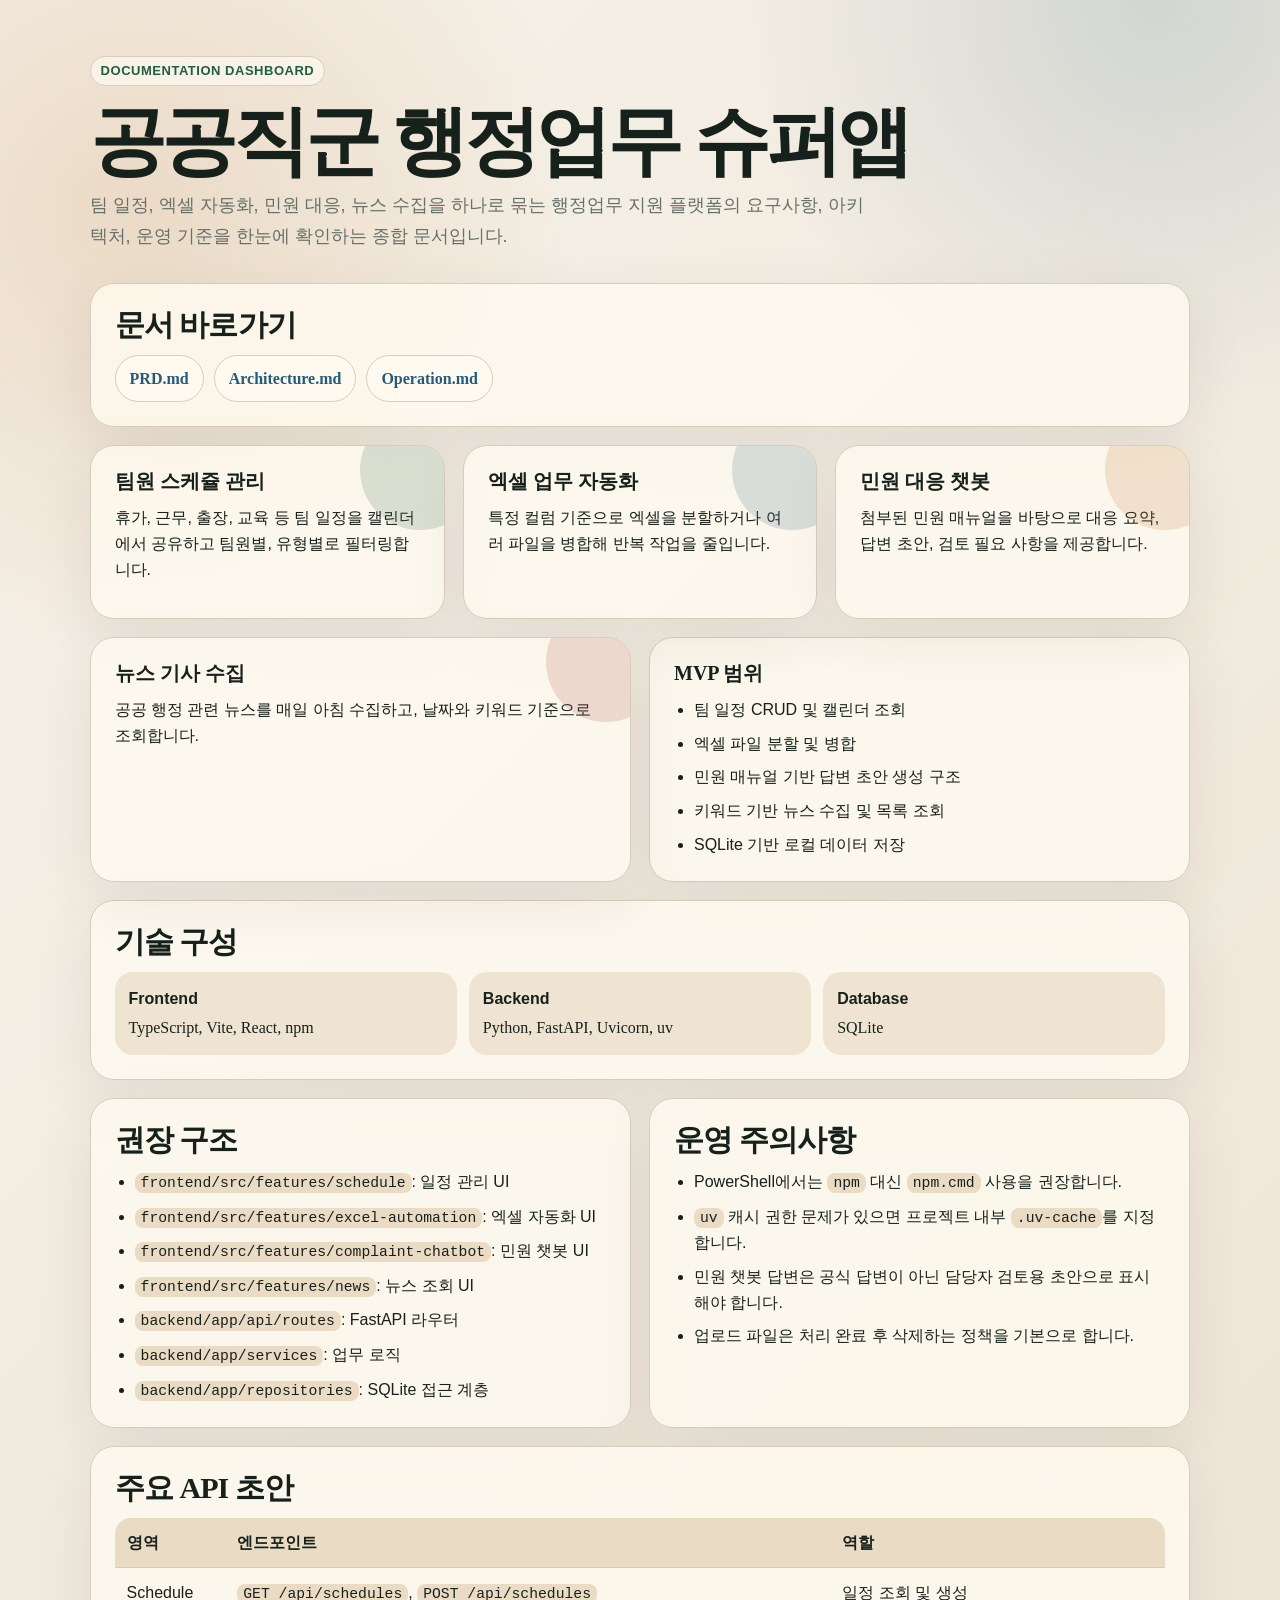
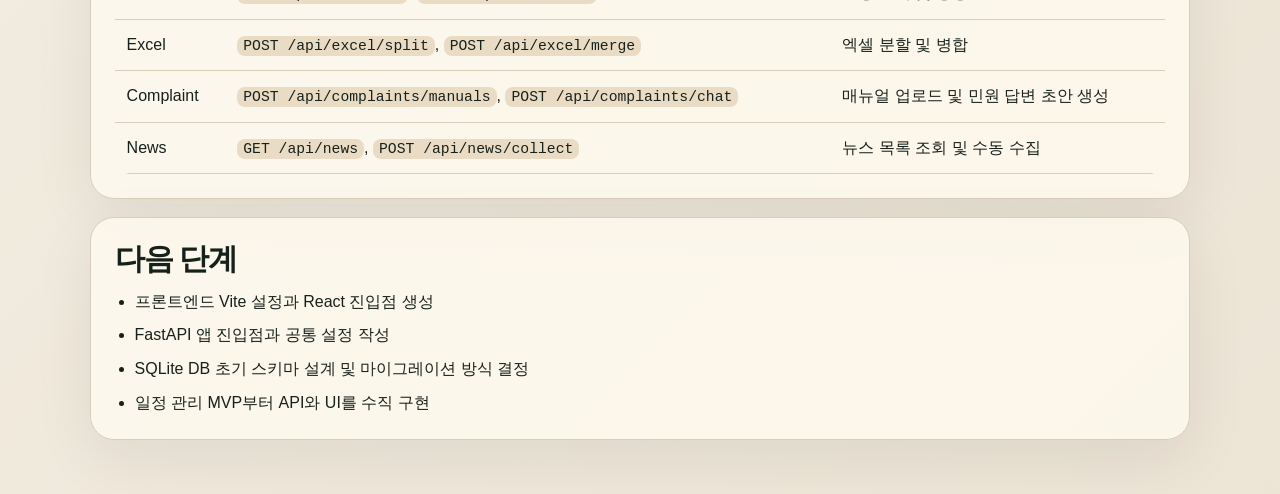
==== docs/index.html @ 8391cee2 "Initial scaffold for public admin super app" ====
<!doctype html>
<html lang="ko">
  <head>
    <meta charset="utf-8" />
    <meta name="viewport" content="width=device-width, initial-scale=1" />
    <title>공공직군 행정업무 슈퍼앱 문서 종합</title>
    <style>
      :root {
        --bg: #f6f1e8;
        --panel: #fffaf0;
        --ink: #17211b;
        --muted: #667068;
        --line: #d8cdbb;
        --green: #1f5f43;
        --blue: #245b7d;
        --amber: #b46a1f;
        --red: #9b3a32;
      }

      * {
        box-sizing: border-box;
      }

      body {
        margin: 0;
        color: var(--ink);
        background:
          radial-gradient(circle at 10% 10%, rgba(180, 106, 31, 0.16), transparent 28rem),
          radial-gradient(circle at 90% 0%, rgba(36, 91, 125, 0.16), transparent 26rem),
          linear-gradient(135deg, #f6f1e8 0%, #ece4d5 100%);
        font-family: "Georgia", "Times New Roman", serif;
        line-height: 1.6;
      }

      header {
        padding: 56px 7vw 32px;
      }

      main {
        padding: 0 7vw 64px;
      }

      .eyebrow {
        display: inline-flex;
        gap: 8px;
        align-items: center;
        padding: 6px 10px;
        border: 1px solid var(--line);
        border-radius: 999px;
        color: var(--green);
        background: rgba(255, 250, 240, 0.7);
        font: 700 13px/1.2 "Segoe UI", sans-serif;
        letter-spacing: 0.04em;
      }

      h1 {
        max-width: 980px;
        margin: 18px 0 12px;
        font-size: clamp(36px, 7vw, 76px);
        line-height: 0.98;
        letter-spacing: -0.055em;
      }

      .lead {
        max-width: 780px;
        margin: 0;
        color: var(--muted);
        font: 18px/1.7 "Segoe UI", sans-serif;
      }

      .grid {
        display: grid;
        grid-template-columns: repeat(12, 1fr);
        gap: 18px;
      }

      .card {
        border: 1px solid var(--line);
        border-radius: 24px;
        background: rgba(255, 250, 240, 0.82);
        box-shadow: 0 18px 60px rgba(40, 31, 20, 0.08);
        padding: 24px;
      }

      .span-4 {
        grid-column: span 4;
      }

      .span-6 {
        grid-column: span 6;
      }

      .span-12 {
        grid-column: span 12;
      }

      h2,
      h3 {
        margin: 0 0 12px;
        line-height: 1.15;
      }

      h2 {
        font-size: 30px;
        letter-spacing: -0.03em;
      }

      h3 {
        font-size: 20px;
      }

      p,
      li,
      td,
      th {
        font-family: "Segoe UI", sans-serif;
      }

      p {
        margin: 0 0 12px;
      }

      ul {
        margin: 0;
        padding-left: 20px;
      }

      li + li {
        margin-top: 8px;
      }

      .pill-list {
        display: flex;
        flex-wrap: wrap;
        gap: 8px;
        padding: 0;
        list-style: none;
      }

      .pill-list li {
        margin: 0;
        padding: 8px 10px;
        border-radius: 999px;
        background: #ecdfc8;
        color: #3b352c;
        font-size: 14px;
      }

      .feature {
        position: relative;
        overflow: hidden;
      }

      .feature::after {
        content: "";
        position: absolute;
        right: -36px;
        top: -36px;
        width: 120px;
        height: 120px;
        border-radius: 50%;
        opacity: 0.16;
      }

      .feature.green::after {
        background: var(--green);
      }

      .feature.blue::after {
        background: var(--blue);
      }

      .feature.amber::after {
        background: var(--amber);
      }

      .feature.red::after {
        background: var(--red);
      }

      .meta {
        display: grid;
        grid-template-columns: repeat(3, 1fr);
        gap: 12px;
      }

      .meta div {
        padding: 14px;
        border-radius: 18px;
        background: #efe4d1;
      }

      .meta strong {
        display: block;
        margin-bottom: 4px;
        font-family: "Segoe UI", sans-serif;
      }

      code {
        padding: 2px 6px;
        border-radius: 8px;
        background: #eadcc4;
        font-family: "Cascadia Mono", Consolas, monospace;
        font-size: 0.92em;
      }

      table {
        width: 100%;
        border-collapse: collapse;
        overflow: hidden;
        border-radius: 16px;
      }

      th,
      td {
        padding: 12px;
        border-bottom: 1px solid var(--line);
        text-align: left;
        vertical-align: top;
      }

      th {
        background: #eadcc4;
      }

      a {
        color: var(--blue);
        font-weight: 700;
        text-decoration: none;
      }

      a:hover {
        text-decoration: underline;
      }

      .doc-links {
        display: flex;
        flex-wrap: wrap;
        gap: 10px;
      }

      .doc-links a {
        display: inline-flex;
        padding: 10px 14px;
        border: 1px solid var(--line);
        border-radius: 999px;
        background: #fffaf0;
      }

      @media (max-width: 900px) {
        .span-4,
        .span-6 {
          grid-column: span 12;
        }

        .meta {
          grid-template-columns: 1fr;
        }
      }
    </style>
  </head>
  <body>
    <header>
      <span class="eyebrow">DOCUMENTATION DASHBOARD</span>
      <h1>공공직군 행정업무 슈퍼앱</h1>
      <p class="lead">
        팀 일정, 엑셀 자동화, 민원 대응, 뉴스 수집을 하나로 묶는 행정업무 지원 플랫폼의 요구사항,
        아키텍처, 운영 기준을 한눈에 확인하는 종합 문서입니다.
      </p>
    </header>

    <main class="grid">
      <section class="card span-12">
        <h2>문서 바로가기</h2>
        <div class="doc-links">
          <a href="./PRD.md">PRD.md</a>
          <a href="./Architecture.md">Architecture.md</a>
          <a href="./Operation.md">Operation.md</a>
        </div>
      </section>

      <section class="card span-4 feature green">
        <h3>팀원 스케쥴 관리</h3>
        <p>휴가, 근무, 출장, 교육 등 팀 일정을 캘린더에서 공유하고 팀원별, 유형별로 필터링합니다.</p>
      </section>

      <section class="card span-4 feature blue">
        <h3>엑셀 업무 자동화</h3>
        <p>특정 컬럼 기준으로 엑셀을 분할하거나 여러 파일을 병합해 반복 작업을 줄입니다.</p>
      </section>

      <section class="card span-4 feature amber">
        <h3>민원 대응 챗봇</h3>
        <p>첨부된 민원 매뉴얼을 바탕으로 대응 요약, 답변 초안, 검토 필요 사항을 제공합니다.</p>
      </section>

      <section class="card span-6 feature red">
        <h3>뉴스 기사 수집</h3>
        <p>공공 행정 관련 뉴스를 매일 아침 수집하고, 날짜와 키워드 기준으로 조회합니다.</p>
      </section>

      <section class="card span-6">
        <h3>MVP 범위</h3>
        <ul>
          <li>팀 일정 CRUD 및 캘린더 조회</li>
          <li>엑셀 파일 분할 및 병합</li>
          <li>민원 매뉴얼 기반 답변 초안 생성 구조</li>
          <li>키워드 기반 뉴스 수집 및 목록 조회</li>
          <li>SQLite 기반 로컬 데이터 저장</li>
        </ul>
      </section>

      <section class="card span-12">
        <h2>기술 구성</h2>
        <div class="meta">
          <div>
            <strong>Frontend</strong>
            <span>TypeScript, Vite, React, npm</span>
          </div>
          <div>
            <strong>Backend</strong>
            <span>Python, FastAPI, Uvicorn, uv</span>
          </div>
          <div>
            <strong>Database</strong>
            <span>SQLite</span>
          </div>
        </div>
      </section>

      <section class="card span-6">
        <h2>권장 구조</h2>
        <ul>
          <li><code>frontend/src/features/schedule</code>: 일정 관리 UI</li>
          <li><code>frontend/src/features/excel-automation</code>: 엑셀 자동화 UI</li>
          <li><code>frontend/src/features/complaint-chatbot</code>: 민원 챗봇 UI</li>
          <li><code>frontend/src/features/news</code>: 뉴스 조회 UI</li>
          <li><code>backend/app/api/routes</code>: FastAPI 라우터</li>
          <li><code>backend/app/services</code>: 업무 로직</li>
          <li><code>backend/app/repositories</code>: SQLite 접근 계층</li>
        </ul>
      </section>

      <section class="card span-6">
        <h2>운영 주의사항</h2>
        <ul>
          <li>PowerShell에서는 <code>npm</code> 대신 <code>npm.cmd</code> 사용을 권장합니다.</li>
          <li><code>uv</code> 캐시 권한 문제가 있으면 프로젝트 내부 <code>.uv-cache</code>를 지정합니다.</li>
          <li>민원 챗봇 답변은 공식 답변이 아닌 담당자 검토용 초안으로 표시해야 합니다.</li>
          <li>업로드 파일은 처리 완료 후 삭제하는 정책을 기본으로 합니다.</li>
        </ul>
      </section>

      <section class="card span-12">
        <h2>주요 API 초안</h2>
        <table>
          <thead>
            <tr>
              <th>영역</th>
              <th>엔드포인트</th>
              <th>역할</th>
            </tr>
          </thead>
          <tbody>
            <tr>
              <td>Schedule</td>
              <td><code>GET /api/schedules</code>, <code>POST /api/schedules</code></td>
              <td>일정 조회 및 생성</td>
            </tr>
            <tr>
              <td>Excel</td>
              <td><code>POST /api/excel/split</code>, <code>POST /api/excel/merge</code></td>
              <td>엑셀 분할 및 병합</td>
            </tr>
            <tr>
              <td>Complaint</td>
              <td><code>POST /api/complaints/manuals</code>, <code>POST /api/complaints/chat</code></td>
              <td>매뉴얼 업로드 및 민원 답변 초안 생성</td>
            </tr>
            <tr>
              <td>News</td>
              <td><code>GET /api/news</code>, <code>POST /api/news/collect</code></td>
              <td>뉴스 목록 조회 및 수동 수집</td>
            </tr>
          </tbody>
        </table>
      </section>

      <section class="card span-12">
        <h2>다음 단계</h2>
        <ul>
          <li>프론트엔드 Vite 설정과 React 진입점 생성</li>
          <li>FastAPI 앱 진입점과 공통 설정 작성</li>
          <li>SQLite DB 초기 스키마 설계 및 마이그레이션 방식 결정</li>
          <li>일정 관리 MVP부터 API와 UI를 수직 구현</li>
        </ul>
      </section>
    </main>
  </body>
</html>
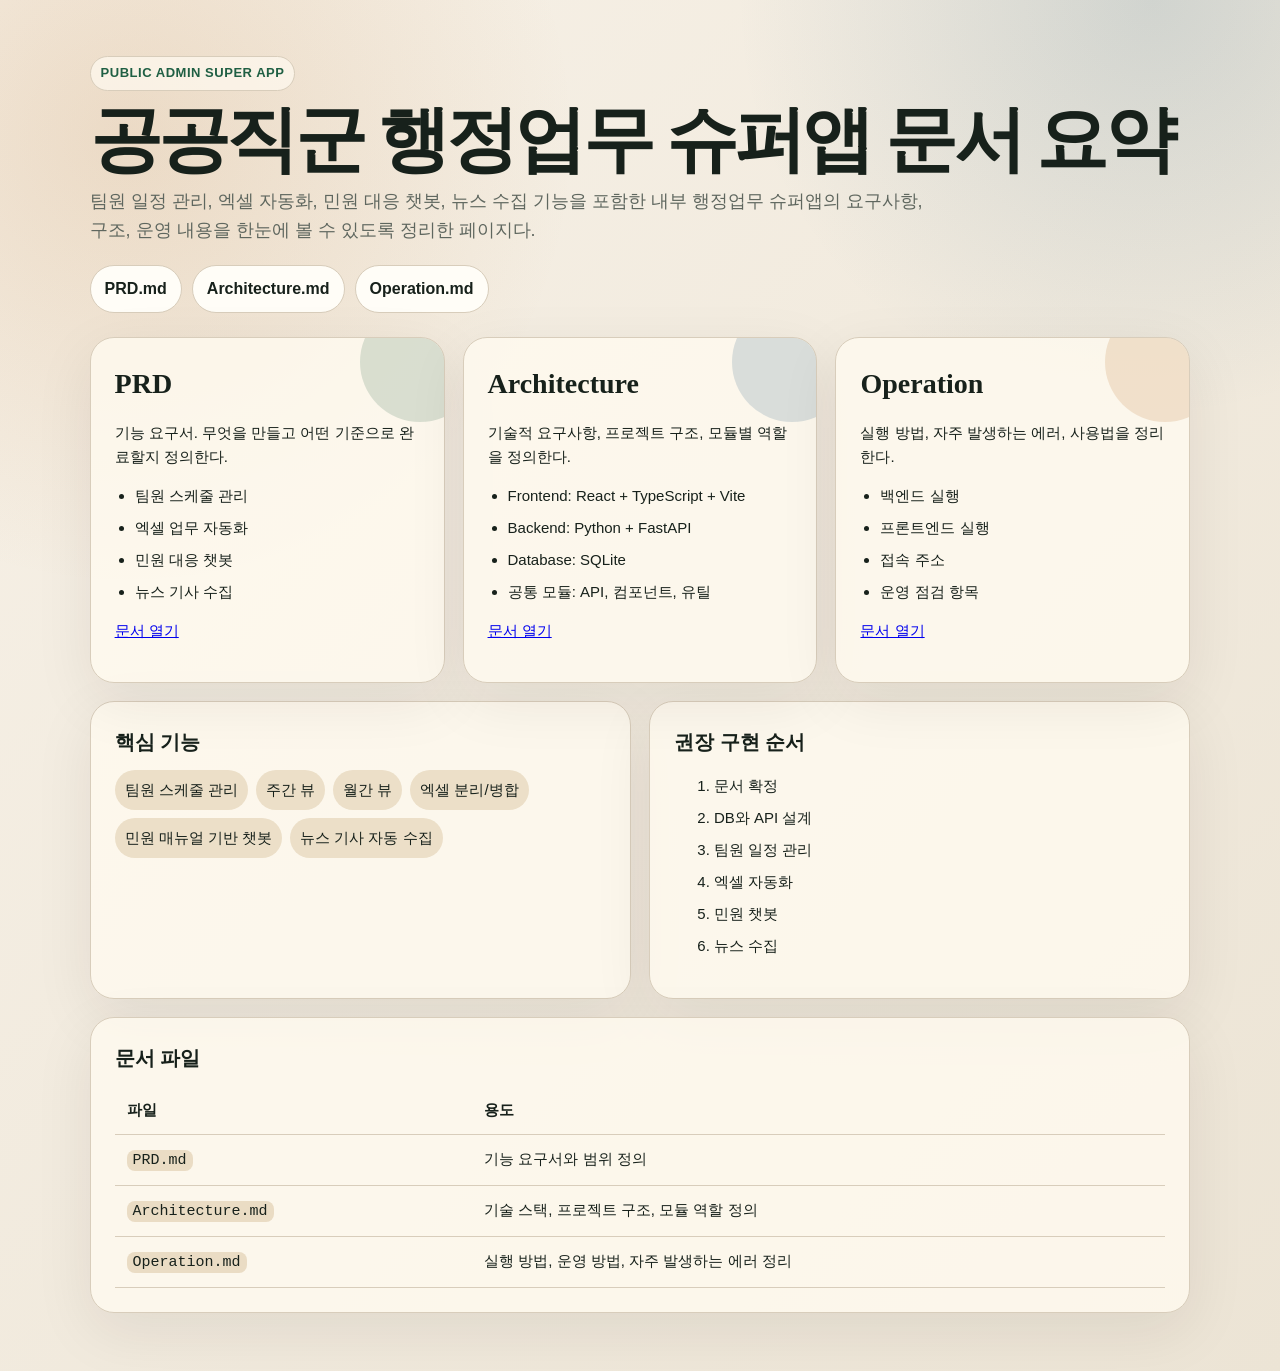
==== commit cd06a78a: "Implement member and schedule features" ====
--- a/docs/index.html
+++ b/docs/index.html
@@ -3,18 +3,17 @@
   <head>
     <meta charset="utf-8" />
     <meta name="viewport" content="width=device-width, initial-scale=1" />
-    <title>공공직군 행정업무 슈퍼앱 문서 종합</title>
+    <title>공공직군 행정업무 슈퍼앱 문서 요약</title>
     <style>
       :root {
-        --bg: #f6f1e8;
+        --bg: #f7f1e7;
         --panel: #fffaf0;
         --ink: #17211b;
-        --muted: #667068;
+        --muted: #5f675f;
         --line: #d8cdbb;
         --green: #1f5f43;
         --blue: #245b7d;
         --amber: #b46a1f;
-        --red: #9b3a32;
       }
 
       * {
@@ -27,17 +26,25 @@
         background:
           radial-gradient(circle at 10% 10%, rgba(180, 106, 31, 0.16), transparent 28rem),
           radial-gradient(circle at 90% 0%, rgba(36, 91, 125, 0.16), transparent 26rem),
-          linear-gradient(135deg, #f6f1e8 0%, #ece4d5 100%);
-        font-family: "Georgia", "Times New Roman", serif;
+          linear-gradient(135deg, #f7f1e7 0%, #ece4d5 100%);
+        font-family: "Segoe UI", "Malgun Gothic", sans-serif;
         line-height: 1.6;
       }
 
       header {
-        padding: 56px 7vw 32px;
+        padding: 56px 7vw 24px;
       }
 
       main {
         padding: 0 7vw 64px;
+      }
+
+      h1 {
+        margin: 14px 0 12px;
+        font-size: clamp(36px, 6vw, 72px);
+        line-height: 0.98;
+        letter-spacing: -0.05em;
+        font-family: Georgia, "Times New Roman", serif;
       }
 
       .eyebrow {
@@ -48,24 +55,17 @@
         border: 1px solid var(--line);
         border-radius: 999px;
         color: var(--green);
-        background: rgba(255, 250, 240, 0.7);
-        font: 700 13px/1.2 "Segoe UI", sans-serif;
+        background: rgba(255, 250, 240, 0.72);
+        font-size: 13px;
+        font-weight: 700;
         letter-spacing: 0.04em;
       }
 
-      h1 {
-        max-width: 980px;
-        margin: 18px 0 12px;
-        font-size: clamp(36px, 7vw, 76px);
-        line-height: 0.98;
-        letter-spacing: -0.055em;
-      }
-
       .lead {
-        max-width: 780px;
+        max-width: 840px;
         margin: 0;
         color: var(--muted);
-        font: 18px/1.7 "Segoe UI", sans-serif;
+        font-size: 18px;
       }
 
       .grid {
@@ -75,11 +75,31 @@
       }
 
       .card {
+        padding: 24px;
         border: 1px solid var(--line);
         border-radius: 24px;
         background: rgba(255, 250, 240, 0.82);
         box-shadow: 0 18px 60px rgba(40, 31, 20, 0.08);
-        padding: 24px;
+      }
+
+      .link-row {
+        display: flex;
+        flex-wrap: wrap;
+        gap: 10px;
+        margin: 20px 0 0;
+      }
+
+      .link-row a {
+        display: inline-flex;
+        align-items: center;
+        gap: 6px;
+        padding: 10px 14px;
+        border-radius: 999px;
+        border: 1px solid var(--line);
+        color: var(--ink);
+        background: #fffdf7;
+        text-decoration: none;
+        font-weight: 700;
       }
 
       .span-4 {
@@ -97,12 +117,11 @@
       h2,
       h3 {
         margin: 0 0 12px;
-        line-height: 1.15;
       }
 
       h2 {
-        font-size: 30px;
-        letter-spacing: -0.03em;
+        font-size: 28px;
+        font-family: Georgia, "Times New Roman", serif;
       }
 
       h3 {
@@ -113,11 +132,7 @@
       li,
       td,
       th {
-        font-family: "Segoe UI", sans-serif;
-      }
-
-      p {
-        margin: 0 0 12px;
+        font-size: 15px;
       }
 
       ul {
@@ -142,73 +157,11 @@
         padding: 8px 10px;
         border-radius: 999px;
         background: #ecdfc8;
-        color: #3b352c;
-        font-size: 14px;
-      }
-
-      .feature {
-        position: relative;
-        overflow: hidden;
-      }
-
-      .feature::after {
-        content: "";
-        position: absolute;
-        right: -36px;
-        top: -36px;
-        width: 120px;
-        height: 120px;
-        border-radius: 50%;
-        opacity: 0.16;
-      }
-
-      .feature.green::after {
-        background: var(--green);
-      }
-
-      .feature.blue::after {
-        background: var(--blue);
-      }
-
-      .feature.amber::after {
-        background: var(--amber);
-      }
-
-      .feature.red::after {
-        background: var(--red);
-      }
-
-      .meta {
-        display: grid;
-        grid-template-columns: repeat(3, 1fr);
-        gap: 12px;
-      }
-
-      .meta div {
-        padding: 14px;
-        border-radius: 18px;
-        background: #efe4d1;
-      }
-
-      .meta strong {
-        display: block;
-        margin-bottom: 4px;
-        font-family: "Segoe UI", sans-serif;
-      }
-
-      code {
-        padding: 2px 6px;
-        border-radius: 8px;
-        background: #eadcc4;
-        font-family: "Cascadia Mono", Consolas, monospace;
-        font-size: 0.92em;
       }
 
       table {
         width: 100%;
         border-collapse: collapse;
-        overflow: hidden;
-        border-radius: 16px;
       }
 
       th,
@@ -219,181 +172,152 @@
         vertical-align: top;
       }
 
-      th {
+      code {
+        padding: 2px 6px;
+        border-radius: 8px;
         background: #eadcc4;
-      }
-
-      a {
-        color: var(--blue);
-        font-weight: 700;
-        text-decoration: none;
-      }
-
-      a:hover {
-        text-decoration: underline;
-      }
-
-      .doc-links {
-        display: flex;
-        flex-wrap: wrap;
-        gap: 10px;
-      }
-
-      .doc-links a {
-        display: inline-flex;
-        padding: 10px 14px;
-        border: 1px solid var(--line);
-        border-radius: 999px;
-        background: #fffaf0;
+        font-family: "Cascadia Mono", Consolas, monospace;
+      }
+
+      .feature {
+        position: relative;
+        overflow: hidden;
+      }
+
+      .feature::after {
+        content: "";
+        position: absolute;
+        top: -36px;
+        right: -36px;
+        width: 120px;
+        height: 120px;
+        border-radius: 50%;
+        opacity: 0.16;
+      }
+
+      .green::after {
+        background: var(--green);
+      }
+
+      .blue::after {
+        background: var(--blue);
+      }
+
+      .amber::after {
+        background: var(--amber);
       }
 
       @media (max-width: 900px) {
         .span-4,
-        .span-6 {
+        .span-6,
+        .span-12 {
           grid-column: span 12;
-        }
-
-        .meta {
-          grid-template-columns: 1fr;
         }
       }
     </style>
   </head>
   <body>
     <header>
-      <span class="eyebrow">DOCUMENTATION DASHBOARD</span>
-      <h1>공공직군 행정업무 슈퍼앱</h1>
+      <span class="eyebrow">PUBLIC ADMIN SUPER APP</span>
+      <h1>공공직군 행정업무 슈퍼앱 문서 요약</h1>
       <p class="lead">
-        팀 일정, 엑셀 자동화, 민원 대응, 뉴스 수집을 하나로 묶는 행정업무 지원 플랫폼의 요구사항,
-        아키텍처, 운영 기준을 한눈에 확인하는 종합 문서입니다.
+        팀원 일정 관리, 엑셀 자동화, 민원 대응 챗봇, 뉴스 수집 기능을 포함한 내부 행정업무 슈퍼앱의
+        요구사항, 구조, 운영 내용을 한눈에 볼 수 있도록 정리한 페이지다.
       </p>
+      <div class="link-row">
+        <a href="PRD.md">PRD.md</a>
+        <a href="Architecture.md">Architecture.md</a>
+        <a href="Operation.md">Operation.md</a>
+      </div>
     </header>
 
-    <main class="grid">
-      <section class="card span-12">
-        <h2>문서 바로가기</h2>
-        <div class="doc-links">
-          <a href="./PRD.md">PRD.md</a>
-          <a href="./Architecture.md">Architecture.md</a>
-          <a href="./Operation.md">Operation.md</a>
-        </div>
-      </section>
-
-      <section class="card span-4 feature green">
-        <h3>팀원 스케쥴 관리</h3>
-        <p>휴가, 근무, 출장, 교육 등 팀 일정을 캘린더에서 공유하고 팀원별, 유형별로 필터링합니다.</p>
-      </section>
-
-      <section class="card span-4 feature blue">
-        <h3>엑셀 업무 자동화</h3>
-        <p>특정 컬럼 기준으로 엑셀을 분할하거나 여러 파일을 병합해 반복 작업을 줄입니다.</p>
-      </section>
-
-      <section class="card span-4 feature amber">
-        <h3>민원 대응 챗봇</h3>
-        <p>첨부된 민원 매뉴얼을 바탕으로 대응 요약, 답변 초안, 검토 필요 사항을 제공합니다.</p>
-      </section>
-
-      <section class="card span-6 feature red">
-        <h3>뉴스 기사 수집</h3>
-        <p>공공 행정 관련 뉴스를 매일 아침 수집하고, 날짜와 키워드 기준으로 조회합니다.</p>
-      </section>
-
-      <section class="card span-6">
-        <h3>MVP 범위</h3>
-        <ul>
-          <li>팀 일정 CRUD 및 캘린더 조회</li>
-          <li>엑셀 파일 분할 및 병합</li>
-          <li>민원 매뉴얼 기반 답변 초안 생성 구조</li>
-          <li>키워드 기반 뉴스 수집 및 목록 조회</li>
-          <li>SQLite 기반 로컬 데이터 저장</li>
-        </ul>
-      </section>
-
-      <section class="card span-12">
-        <h2>기술 구성</h2>
-        <div class="meta">
-          <div>
-            <strong>Frontend</strong>
-            <span>TypeScript, Vite, React, npm</span>
-          </div>
-          <div>
-            <strong>Backend</strong>
-            <span>Python, FastAPI, Uvicorn, uv</span>
-          </div>
-          <div>
-            <strong>Database</strong>
-            <span>SQLite</span>
-          </div>
-        </div>
-      </section>
-
-      <section class="card span-6">
-        <h2>권장 구조</h2>
-        <ul>
-          <li><code>frontend/src/features/schedule</code>: 일정 관리 UI</li>
-          <li><code>frontend/src/features/excel-automation</code>: 엑셀 자동화 UI</li>
-          <li><code>frontend/src/features/complaint-chatbot</code>: 민원 챗봇 UI</li>
-          <li><code>frontend/src/features/news</code>: 뉴스 조회 UI</li>
-          <li><code>backend/app/api/routes</code>: FastAPI 라우터</li>
-          <li><code>backend/app/services</code>: 업무 로직</li>
-          <li><code>backend/app/repositories</code>: SQLite 접근 계층</li>
-        </ul>
-      </section>
-
-      <section class="card span-6">
-        <h2>운영 주의사항</h2>
-        <ul>
-          <li>PowerShell에서는 <code>npm</code> 대신 <code>npm.cmd</code> 사용을 권장합니다.</li>
-          <li><code>uv</code> 캐시 권한 문제가 있으면 프로젝트 내부 <code>.uv-cache</code>를 지정합니다.</li>
-          <li>민원 챗봇 답변은 공식 답변이 아닌 담당자 검토용 초안으로 표시해야 합니다.</li>
-          <li>업로드 파일은 처리 완료 후 삭제하는 정책을 기본으로 합니다.</li>
-        </ul>
-      </section>
-
-      <section class="card span-12">
-        <h2>주요 API 초안</h2>
-        <table>
-          <thead>
-            <tr>
-              <th>영역</th>
-              <th>엔드포인트</th>
-              <th>역할</th>
-            </tr>
-          </thead>
-          <tbody>
-            <tr>
-              <td>Schedule</td>
-              <td><code>GET /api/schedules</code>, <code>POST /api/schedules</code></td>
-              <td>일정 조회 및 생성</td>
-            </tr>
-            <tr>
-              <td>Excel</td>
-              <td><code>POST /api/excel/split</code>, <code>POST /api/excel/merge</code></td>
-              <td>엑셀 분할 및 병합</td>
-            </tr>
-            <tr>
-              <td>Complaint</td>
-              <td><code>POST /api/complaints/manuals</code>, <code>POST /api/complaints/chat</code></td>
-              <td>매뉴얼 업로드 및 민원 답변 초안 생성</td>
-            </tr>
-            <tr>
-              <td>News</td>
-              <td><code>GET /api/news</code>, <code>POST /api/news/collect</code></td>
-              <td>뉴스 목록 조회 및 수동 수집</td>
-            </tr>
-          </tbody>
-        </table>
-      </section>
-
-      <section class="card span-12">
-        <h2>다음 단계</h2>
-        <ul>
-          <li>프론트엔드 Vite 설정과 React 진입점 생성</li>
-          <li>FastAPI 앱 진입점과 공통 설정 작성</li>
-          <li>SQLite DB 초기 스키마 설계 및 마이그레이션 방식 결정</li>
-          <li>일정 관리 MVP부터 API와 UI를 수직 구현</li>
-        </ul>
+    <main>
+      <section class="grid">
+        <article class="card span-4 feature green">
+          <h2>PRD</h2>
+          <p>기능 요구서. 무엇을 만들고 어떤 기준으로 완료할지 정의한다.</p>
+          <ul>
+            <li>팀원 스케줄 관리</li>
+            <li>엑셀 업무 자동화</li>
+            <li>민원 대응 챗봇</li>
+            <li>뉴스 기사 수집</li>
+          </ul>
+          <p><a href="PRD.md">문서 열기</a></p>
+        </article>
+
+        <article class="card span-4 feature blue">
+          <h2>Architecture</h2>
+          <p>기술적 요구사항, 프로젝트 구조, 모듈별 역할을 정의한다.</p>
+          <ul>
+            <li>Frontend: React + TypeScript + Vite</li>
+            <li>Backend: Python + FastAPI</li>
+            <li>Database: SQLite</li>
+            <li>공통 모듈: API, 컴포넌트, 유틸</li>
+          </ul>
+          <p><a href="Architecture.md">문서 열기</a></p>
+        </article>
+
+        <article class="card span-4 feature amber">
+          <h2>Operation</h2>
+          <p>실행 방법, 자주 발생하는 에러, 사용법을 정리한다.</p>
+          <ul>
+            <li>백엔드 실행</li>
+            <li>프론트엔드 실행</li>
+            <li>접속 주소</li>
+            <li>운영 점검 항목</li>
+          </ul>
+          <p><a href="Operation.md">문서 열기</a></p>
+        </article>
+
+        <article class="card span-6">
+          <h3>핵심 기능</h3>
+          <ul class="pill-list">
+            <li>팀원 스케줄 관리</li>
+            <li>주간 뷰</li>
+            <li>월간 뷰</li>
+            <li>엑셀 분리/병합</li>
+            <li>민원 매뉴얼 기반 챗봇</li>
+            <li>뉴스 기사 자동 수집</li>
+          </ul>
+        </article>
+
+        <article class="card span-6">
+          <h3>권장 구현 순서</h3>
+          <ol>
+            <li>문서 확정</li>
+            <li>DB와 API 설계</li>
+            <li>팀원 일정 관리</li>
+            <li>엑셀 자동화</li>
+            <li>민원 챗봇</li>
+            <li>뉴스 수집</li>
+          </ol>
+        </article>
+
+        <article class="card span-12">
+          <h3>문서 파일</h3>
+          <table>
+            <thead>
+              <tr>
+                <th>파일</th>
+                <th>용도</th>
+              </tr>
+            </thead>
+            <tbody>
+              <tr>
+                <td><code>PRD.md</code></td>
+                <td>기능 요구서와 범위 정의</td>
+              </tr>
+              <tr>
+                <td><code>Architecture.md</code></td>
+                <td>기술 스택, 프로젝트 구조, 모듈 역할 정의</td>
+              </tr>
+              <tr>
+                <td><code>Operation.md</code></td>
+                <td>실행 방법, 운영 방법, 자주 발생하는 에러 정리</td>
+              </tr>
+            </tbody>
+          </table>
+        </article>
       </section>
     </main>
   </body>
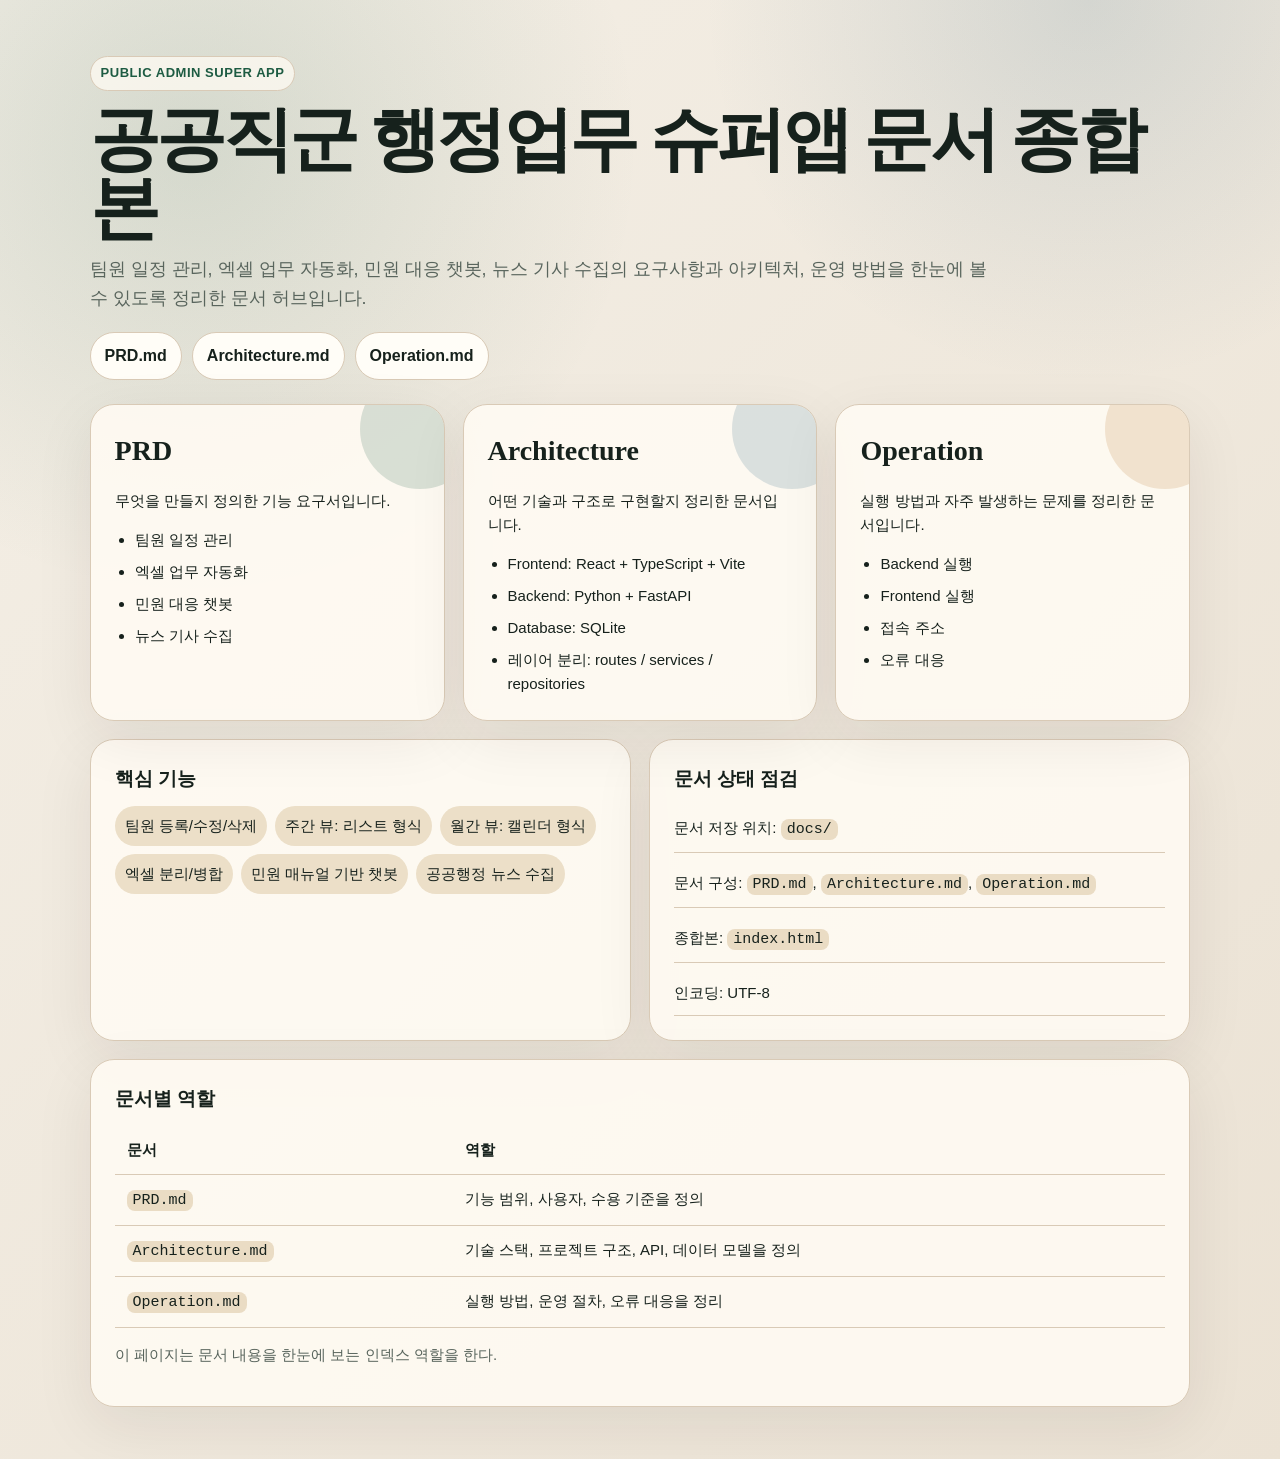
==== commit 92369dc1: "팀원 일정 관리 기능과 문서 정리" ====
--- a/docs/index.html
+++ b/docs/index.html
@@ -3,17 +3,17 @@
   <head>
     <meta charset="utf-8" />
     <meta name="viewport" content="width=device-width, initial-scale=1" />
-    <title>공공직군 행정업무 슈퍼앱 문서 요약</title>
+    <title>공공직군 행정업무 슈퍼앱 문서 종합본</title>
     <style>
       :root {
-        --bg: #f7f1e7;
-        --panel: #fffaf0;
-        --ink: #17211b;
-        --muted: #5f675f;
-        --line: #d8cdbb;
-        --green: #1f5f43;
-        --blue: #245b7d;
-        --amber: #b46a1f;
+        --bg: #f4efe6;
+        --panel: rgba(255, 251, 243, 0.9);
+        --ink: #16211c;
+        --muted: #59655d;
+        --line: #d9cab6;
+        --green: #1d5b42;
+        --blue: #295c7a;
+        --amber: #b36a1e;
       }
 
       * {
@@ -24,9 +24,9 @@
         margin: 0;
         color: var(--ink);
         background:
-          radial-gradient(circle at 10% 10%, rgba(180, 106, 31, 0.16), transparent 28rem),
-          radial-gradient(circle at 90% 0%, rgba(36, 91, 125, 0.16), transparent 26rem),
-          linear-gradient(135deg, #f7f1e7 0%, #ece4d5 100%);
+          radial-gradient(circle at 15% 10%, rgba(29, 91, 66, 0.14), transparent 28rem),
+          radial-gradient(circle at 85% 0%, rgba(41, 92, 122, 0.14), transparent 24rem),
+          linear-gradient(135deg, #f4efe6 0%, #ebe2d4 100%);
         font-family: "Segoe UI", "Malgun Gothic", sans-serif;
         line-height: 1.6;
       }
@@ -41,7 +41,7 @@
 
       h1 {
         margin: 14px 0 12px;
-        font-size: clamp(36px, 6vw, 72px);
+        font-size: clamp(36px, 5.5vw, 72px);
         line-height: 0.98;
         letter-spacing: -0.05em;
         font-family: Georgia, "Times New Roman", serif;
@@ -49,20 +49,18 @@
 
       .eyebrow {
         display: inline-flex;
-        gap: 8px;
-        align-items: center;
         padding: 6px 10px;
         border: 1px solid var(--line);
         border-radius: 999px;
+        background: rgba(255, 251, 243, 0.75);
         color: var(--green);
-        background: rgba(255, 250, 240, 0.72);
         font-size: 13px;
         font-weight: 700;
         letter-spacing: 0.04em;
       }
 
       .lead {
-        max-width: 840px;
+        max-width: 900px;
         margin: 0;
         color: var(--muted);
         font-size: 18px;
@@ -78,28 +76,8 @@
         padding: 24px;
         border: 1px solid var(--line);
         border-radius: 24px;
-        background: rgba(255, 250, 240, 0.82);
+        background: var(--panel);
         box-shadow: 0 18px 60px rgba(40, 31, 20, 0.08);
-      }
-
-      .link-row {
-        display: flex;
-        flex-wrap: wrap;
-        gap: 10px;
-        margin: 20px 0 0;
-      }
-
-      .link-row a {
-        display: inline-flex;
-        align-items: center;
-        gap: 6px;
-        padding: 10px 14px;
-        border-radius: 999px;
-        border: 1px solid var(--line);
-        color: var(--ink);
-        background: #fffdf7;
-        text-decoration: none;
-        font-weight: 700;
       }
 
       .span-4 {
@@ -122,10 +100,6 @@
       h2 {
         font-size: 28px;
         font-family: Georgia, "Times New Roman", serif;
-      }
-
-      h3 {
-        font-size: 20px;
       }
 
       p,
@@ -135,13 +109,32 @@
         font-size: 15px;
       }
 
-      ul {
+      ul,
+      ol {
         margin: 0;
         padding-left: 20px;
       }
 
       li + li {
         margin-top: 8px;
+      }
+
+      .link-row {
+        display: flex;
+        flex-wrap: wrap;
+        gap: 10px;
+        margin-top: 20px;
+      }
+
+      .link-row a {
+        display: inline-flex;
+        padding: 10px 14px;
+        border: 1px solid var(--line);
+        border-radius: 999px;
+        color: var(--ink);
+        background: #fffdf7;
+        text-decoration: none;
+        font-weight: 700;
       }
 
       .pill-list {
@@ -207,6 +200,20 @@
         background: var(--amber);
       }
 
+      .status-list {
+        list-style: none;
+        padding: 0;
+      }
+
+      .status-list li {
+        padding: 10px 0;
+        border-bottom: 1px solid var(--line);
+      }
+
+      .small {
+        color: var(--muted);
+      }
+
       @media (max-width: 900px) {
         .span-4,
         .span-6,
@@ -219,10 +226,10 @@
   <body>
     <header>
       <span class="eyebrow">PUBLIC ADMIN SUPER APP</span>
-      <h1>공공직군 행정업무 슈퍼앱 문서 요약</h1>
+      <h1>공공직군 행정업무 슈퍼앱 문서 종합본</h1>
       <p class="lead">
-        팀원 일정 관리, 엑셀 자동화, 민원 대응 챗봇, 뉴스 수집 기능을 포함한 내부 행정업무 슈퍼앱의
-        요구사항, 구조, 운영 내용을 한눈에 볼 수 있도록 정리한 페이지다.
+        팀원 일정 관리, 엑셀 업무 자동화, 민원 대응 챗봇, 뉴스 기사 수집의 요구사항과 아키텍처,
+        운영 방법을 한눈에 볼 수 있도록 정리한 문서 허브입니다.
       </p>
       <div class="link-row">
         <a href="PRD.md">PRD.md</a>
@@ -235,88 +242,84 @@
       <section class="grid">
         <article class="card span-4 feature green">
           <h2>PRD</h2>
-          <p>기능 요구서. 무엇을 만들고 어떤 기준으로 완료할지 정의한다.</p>
+          <p>무엇을 만들지 정의한 기능 요구서입니다.</p>
           <ul>
-            <li>팀원 스케줄 관리</li>
+            <li>팀원 일정 관리</li>
             <li>엑셀 업무 자동화</li>
             <li>민원 대응 챗봇</li>
             <li>뉴스 기사 수집</li>
           </ul>
-          <p><a href="PRD.md">문서 열기</a></p>
         </article>
 
         <article class="card span-4 feature blue">
           <h2>Architecture</h2>
-          <p>기술적 요구사항, 프로젝트 구조, 모듈별 역할을 정의한다.</p>
+          <p>어떤 기술과 구조로 구현할지 정리한 문서입니다.</p>
           <ul>
             <li>Frontend: React + TypeScript + Vite</li>
             <li>Backend: Python + FastAPI</li>
             <li>Database: SQLite</li>
-            <li>공통 모듈: API, 컴포넌트, 유틸</li>
-          </ul>
-          <p><a href="Architecture.md">문서 열기</a></p>
+            <li>레이어 분리: routes / services / repositories</li>
+          </ul>
         </article>
 
         <article class="card span-4 feature amber">
           <h2>Operation</h2>
-          <p>실행 방법, 자주 발생하는 에러, 사용법을 정리한다.</p>
+          <p>실행 방법과 자주 발생하는 문제를 정리한 문서입니다.</p>
           <ul>
-            <li>백엔드 실행</li>
-            <li>프론트엔드 실행</li>
+            <li>Backend 실행</li>
+            <li>Frontend 실행</li>
             <li>접속 주소</li>
-            <li>운영 점검 항목</li>
-          </ul>
-          <p><a href="Operation.md">문서 열기</a></p>
+            <li>오류 대응</li>
+          </ul>
         </article>
 
         <article class="card span-6">
           <h3>핵심 기능</h3>
           <ul class="pill-list">
-            <li>팀원 스케줄 관리</li>
-            <li>주간 뷰</li>
-            <li>월간 뷰</li>
+            <li>팀원 등록/수정/삭제</li>
+            <li>주간 뷰: 리스트 형식</li>
+            <li>월간 뷰: 캘린더 형식</li>
             <li>엑셀 분리/병합</li>
             <li>민원 매뉴얼 기반 챗봇</li>
-            <li>뉴스 기사 자동 수집</li>
+            <li>공공행정 뉴스 수집</li>
           </ul>
         </article>
 
         <article class="card span-6">
-          <h3>권장 구현 순서</h3>
-          <ol>
-            <li>문서 확정</li>
-            <li>DB와 API 설계</li>
-            <li>팀원 일정 관리</li>
-            <li>엑셀 자동화</li>
-            <li>민원 챗봇</li>
-            <li>뉴스 수집</li>
-          </ol>
+          <h3>문서 상태 점검</h3>
+          <ul class="status-list">
+            <li>문서 저장 위치: <code>docs/</code></li>
+            <li>문서 구성: <code>PRD.md</code>, <code>Architecture.md</code>, <code>Operation.md</code></li>
+            <li>종합본: <code>index.html</code></li>
+            <li>인코딩: UTF-8</li>
+          </ul>
         </article>
 
         <article class="card span-12">
-          <h3>문서 파일</h3>
+          <h3>문서별 역할</h3>
           <table>
             <thead>
               <tr>
-                <th>파일</th>
-                <th>용도</th>
+                <th>문서</th>
+                <th>역할</th>
               </tr>
             </thead>
             <tbody>
               <tr>
                 <td><code>PRD.md</code></td>
-                <td>기능 요구서와 범위 정의</td>
+                <td>기능 범위, 사용자, 수용 기준을 정의</td>
               </tr>
               <tr>
                 <td><code>Architecture.md</code></td>
-                <td>기술 스택, 프로젝트 구조, 모듈 역할 정의</td>
+                <td>기술 스택, 프로젝트 구조, API, 데이터 모델을 정의</td>
               </tr>
               <tr>
                 <td><code>Operation.md</code></td>
-                <td>실행 방법, 운영 방법, 자주 발생하는 에러 정리</td>
+                <td>실행 방법, 운영 절차, 오류 대응을 정리</td>
               </tr>
             </tbody>
           </table>
+          <p class="small">이 페이지는 문서 내용을 한눈에 보는 인덱스 역할을 한다.</p>
         </article>
       </section>
     </main>
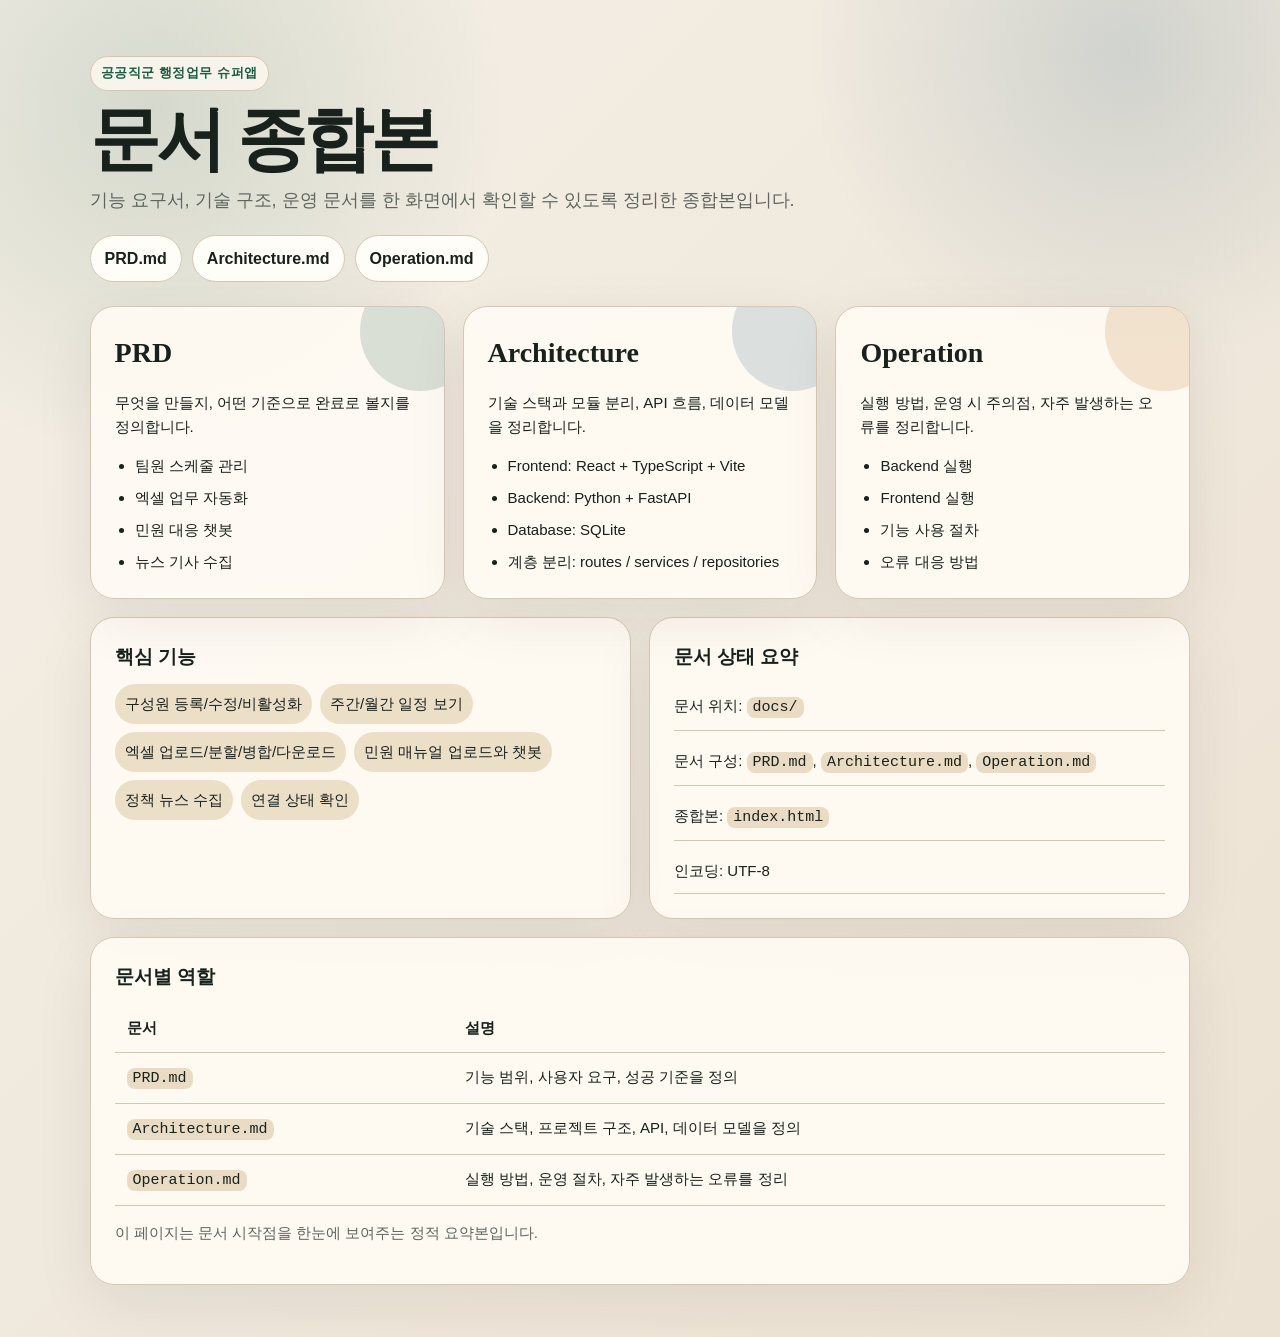
==== commit 1d65b012: "행정업무 대시보드와 민원 챗봇 자동응답 개선" ====
--- a/docs/index.html
+++ b/docs/index.html
@@ -7,10 +7,10 @@
     <style>
       :root {
         --bg: #f4efe6;
-        --panel: rgba(255, 251, 243, 0.9);
-        --ink: #16211c;
-        --muted: #59655d;
-        --line: #d9cab6;
+        --panel: rgba(255, 251, 243, 0.92);
+        --ink: #18211c;
+        --muted: #5e665f;
+        --line: #d7c7b1;
         --green: #1d5b42;
         --blue: #295c7a;
         --amber: #b36a1e;
@@ -24,9 +24,9 @@
         margin: 0;
         color: var(--ink);
         background:
-          radial-gradient(circle at 15% 10%, rgba(29, 91, 66, 0.14), transparent 28rem),
-          radial-gradient(circle at 85% 0%, rgba(41, 92, 122, 0.14), transparent 24rem),
-          linear-gradient(135deg, #f4efe6 0%, #ebe2d4 100%);
+          radial-gradient(circle at 12% 8%, rgba(29, 91, 66, 0.14), transparent 22rem),
+          radial-gradient(circle at 88% 4%, rgba(41, 92, 122, 0.16), transparent 20rem),
+          linear-gradient(135deg, #f4efe6 0%, #ece2d3 100%);
         font-family: "Segoe UI", "Malgun Gothic", sans-serif;
         line-height: 1.6;
       }
@@ -52,7 +52,7 @@
         padding: 6px 10px;
         border: 1px solid var(--line);
         border-radius: 999px;
-        background: rgba(255, 251, 243, 0.75);
+        background: rgba(255, 251, 243, 0.8);
         color: var(--green);
         font-size: 13px;
         font-weight: 700;
@@ -225,12 +225,9 @@
   </head>
   <body>
     <header>
-      <span class="eyebrow">PUBLIC ADMIN SUPER APP</span>
-      <h1>공공직군 행정업무 슈퍼앱 문서 종합본</h1>
-      <p class="lead">
-        팀원 일정 관리, 엑셀 업무 자동화, 민원 대응 챗봇, 뉴스 기사 수집의 요구사항과 아키텍처,
-        운영 방법을 한눈에 볼 수 있도록 정리한 문서 허브입니다.
-      </p>
+      <span class="eyebrow">공공직군 행정업무 슈퍼앱</span>
+      <h1>문서 종합본</h1>
+      <p class="lead">기능 요구서, 기술 구조, 운영 문서를 한 화면에서 확인할 수 있도록 정리한 종합본입니다.</p>
       <div class="link-row">
         <a href="PRD.md">PRD.md</a>
         <a href="Architecture.md">Architecture.md</a>
@@ -242,9 +239,9 @@
       <section class="grid">
         <article class="card span-4 feature green">
           <h2>PRD</h2>
-          <p>무엇을 만들지 정의한 기능 요구서입니다.</p>
+          <p>무엇을 만들지, 어떤 기준으로 완료로 볼지를 정의합니다.</p>
           <ul>
-            <li>팀원 일정 관리</li>
+            <li>팀원 스케줄 관리</li>
             <li>엑셀 업무 자동화</li>
             <li>민원 대응 챗봇</li>
             <li>뉴스 기사 수집</li>
@@ -253,42 +250,42 @@
 
         <article class="card span-4 feature blue">
           <h2>Architecture</h2>
-          <p>어떤 기술과 구조로 구현할지 정리한 문서입니다.</p>
+          <p>기술 스택과 모듈 분리, API 흐름, 데이터 모델을 정리합니다.</p>
           <ul>
             <li>Frontend: React + TypeScript + Vite</li>
             <li>Backend: Python + FastAPI</li>
             <li>Database: SQLite</li>
-            <li>레이어 분리: routes / services / repositories</li>
+            <li>계층 분리: routes / services / repositories</li>
           </ul>
         </article>
 
         <article class="card span-4 feature amber">
           <h2>Operation</h2>
-          <p>실행 방법과 자주 발생하는 문제를 정리한 문서입니다.</p>
+          <p>실행 방법, 운영 시 주의점, 자주 발생하는 오류를 정리합니다.</p>
           <ul>
             <li>Backend 실행</li>
             <li>Frontend 실행</li>
-            <li>접속 주소</li>
-            <li>오류 대응</li>
+            <li>기능 사용 절차</li>
+            <li>오류 대응 방법</li>
           </ul>
         </article>
 
         <article class="card span-6">
           <h3>핵심 기능</h3>
           <ul class="pill-list">
-            <li>팀원 등록/수정/삭제</li>
-            <li>주간 뷰: 리스트 형식</li>
-            <li>월간 뷰: 캘린더 형식</li>
-            <li>엑셀 분리/병합</li>
-            <li>민원 매뉴얼 기반 챗봇</li>
-            <li>공공행정 뉴스 수집</li>
+            <li>구성원 등록/수정/비활성화</li>
+            <li>주간/월간 일정 보기</li>
+            <li>엑셀 업로드/분할/병합/다운로드</li>
+            <li>민원 매뉴얼 업로드와 챗봇</li>
+            <li>정책 뉴스 수집</li>
+            <li>연결 상태 확인</li>
           </ul>
         </article>
 
         <article class="card span-6">
-          <h3>문서 상태 점검</h3>
+          <h3>문서 상태 요약</h3>
           <ul class="status-list">
-            <li>문서 저장 위치: <code>docs/</code></li>
+            <li>문서 위치: <code>docs/</code></li>
             <li>문서 구성: <code>PRD.md</code>, <code>Architecture.md</code>, <code>Operation.md</code></li>
             <li>종합본: <code>index.html</code></li>
             <li>인코딩: UTF-8</li>
@@ -301,13 +298,13 @@
             <thead>
               <tr>
                 <th>문서</th>
-                <th>역할</th>
+                <th>설명</th>
               </tr>
             </thead>
             <tbody>
               <tr>
                 <td><code>PRD.md</code></td>
-                <td>기능 범위, 사용자, 수용 기준을 정의</td>
+                <td>기능 범위, 사용자 요구, 성공 기준을 정의</td>
               </tr>
               <tr>
                 <td><code>Architecture.md</code></td>
@@ -315,11 +312,11 @@
               </tr>
               <tr>
                 <td><code>Operation.md</code></td>
-                <td>실행 방법, 운영 절차, 오류 대응을 정리</td>
+                <td>실행 방법, 운영 절차, 자주 발생하는 오류를 정리</td>
               </tr>
             </tbody>
           </table>
-          <p class="small">이 페이지는 문서 내용을 한눈에 보는 인덱스 역할을 한다.</p>
+          <p class="small">이 페이지는 문서 시작점을 한눈에 보여주는 정적 요약본입니다.</p>
         </article>
       </section>
     </main>
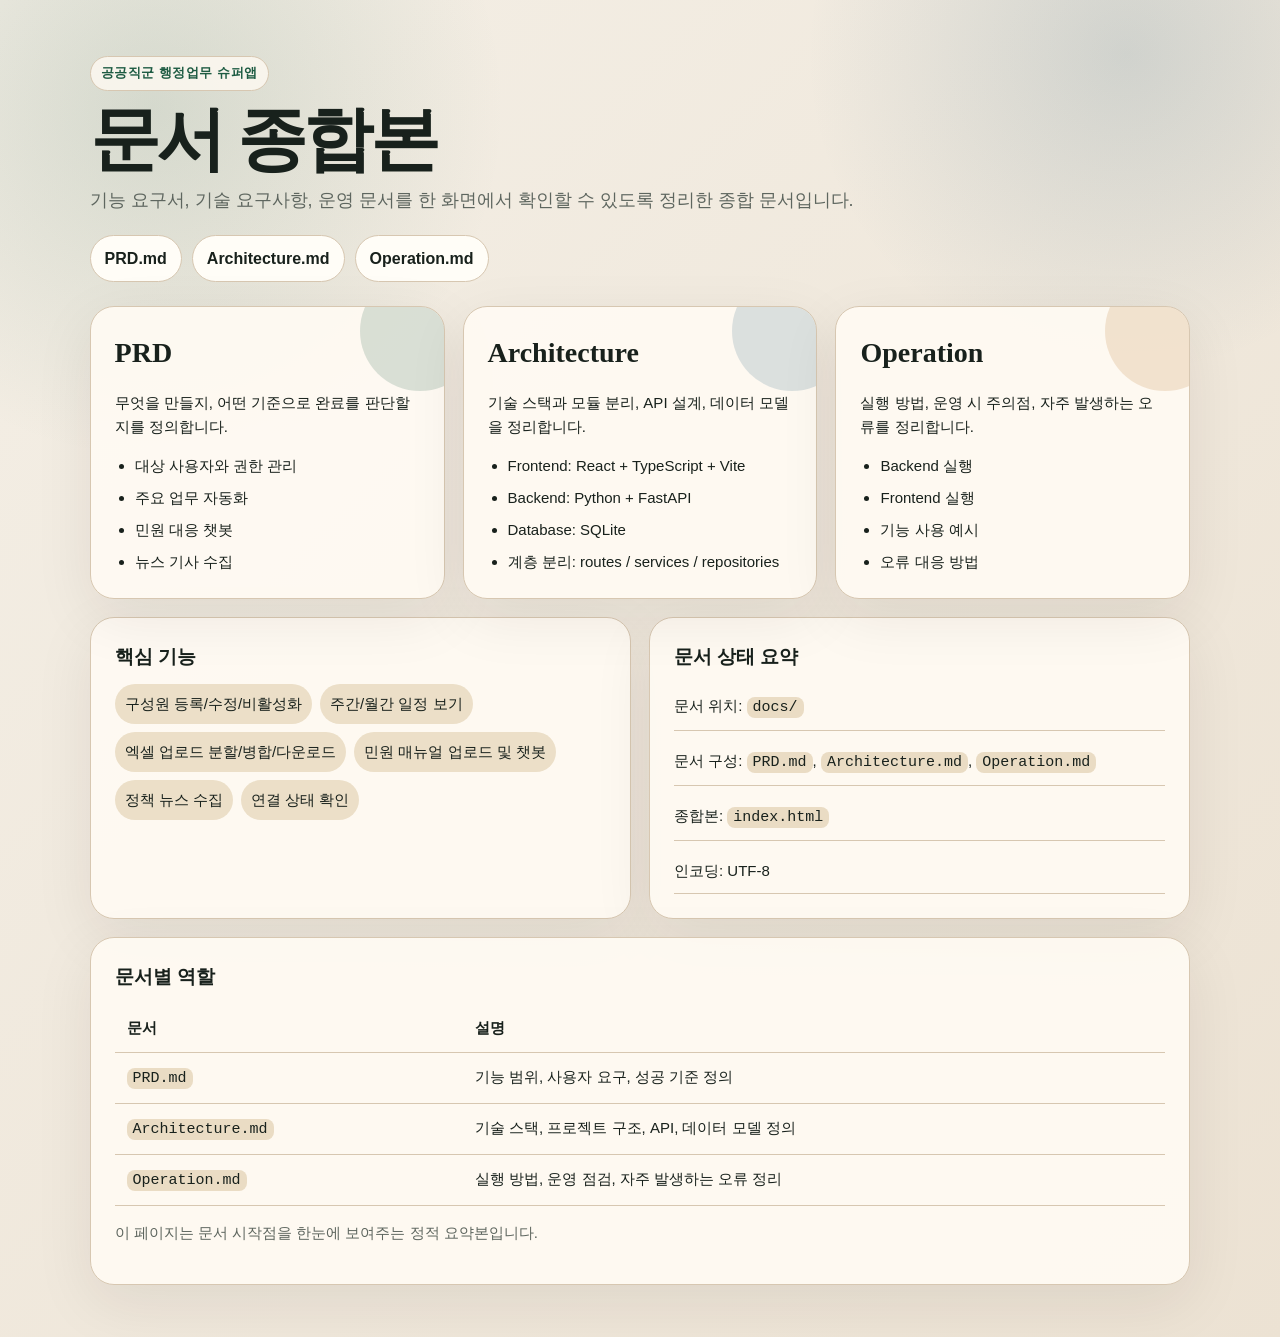
==== commit 400ca4c9: "Refine docs and backend connection settings" ====
--- a/docs/index.html
+++ b/docs/index.html
@@ -227,7 +227,9 @@
     <header>
       <span class="eyebrow">공공직군 행정업무 슈퍼앱</span>
       <h1>문서 종합본</h1>
-      <p class="lead">기능 요구서, 기술 구조, 운영 문서를 한 화면에서 확인할 수 있도록 정리한 종합본입니다.</p>
+      <p class="lead">
+        기능 요구서, 기술 요구사항, 운영 문서를 한 화면에서 확인할 수 있도록 정리한 종합 문서입니다.
+      </p>
       <div class="link-row">
         <a href="PRD.md">PRD.md</a>
         <a href="Architecture.md">Architecture.md</a>
@@ -239,10 +241,10 @@
       <section class="grid">
         <article class="card span-4 feature green">
           <h2>PRD</h2>
-          <p>무엇을 만들지, 어떤 기준으로 완료로 볼지를 정의합니다.</p>
+          <p>무엇을 만들지, 어떤 기준으로 완료를 판단할지를 정의합니다.</p>
           <ul>
-            <li>팀원 스케줄 관리</li>
-            <li>엑셀 업무 자동화</li>
+            <li>대상 사용자와 권한 관리</li>
+            <li>주요 업무 자동화</li>
             <li>민원 대응 챗봇</li>
             <li>뉴스 기사 수집</li>
           </ul>
@@ -250,7 +252,7 @@
 
         <article class="card span-4 feature blue">
           <h2>Architecture</h2>
-          <p>기술 스택과 모듈 분리, API 흐름, 데이터 모델을 정리합니다.</p>
+          <p>기술 스택과 모듈 분리, API 설계, 데이터 모델을 정리합니다.</p>
           <ul>
             <li>Frontend: React + TypeScript + Vite</li>
             <li>Backend: Python + FastAPI</li>
@@ -265,7 +267,7 @@
           <ul>
             <li>Backend 실행</li>
             <li>Frontend 실행</li>
-            <li>기능 사용 절차</li>
+            <li>기능 사용 예시</li>
             <li>오류 대응 방법</li>
           </ul>
         </article>
@@ -275,8 +277,8 @@
           <ul class="pill-list">
             <li>구성원 등록/수정/비활성화</li>
             <li>주간/월간 일정 보기</li>
-            <li>엑셀 업로드/분할/병합/다운로드</li>
-            <li>민원 매뉴얼 업로드와 챗봇</li>
+            <li>엑셀 업로드 분할/병합/다운로드</li>
+            <li>민원 매뉴얼 업로드 및 챗봇</li>
             <li>정책 뉴스 수집</li>
             <li>연결 상태 확인</li>
           </ul>
@@ -304,15 +306,15 @@
             <tbody>
               <tr>
                 <td><code>PRD.md</code></td>
-                <td>기능 범위, 사용자 요구, 성공 기준을 정의</td>
+                <td>기능 범위, 사용자 요구, 성공 기준 정의</td>
               </tr>
               <tr>
                 <td><code>Architecture.md</code></td>
-                <td>기술 스택, 프로젝트 구조, API, 데이터 모델을 정의</td>
+                <td>기술 스택, 프로젝트 구조, API, 데이터 모델 정의</td>
               </tr>
               <tr>
                 <td><code>Operation.md</code></td>
-                <td>실행 방법, 운영 절차, 자주 발생하는 오류를 정리</td>
+                <td>실행 방법, 운영 점검, 자주 발생하는 오류 정리</td>
               </tr>
             </tbody>
           </table>
